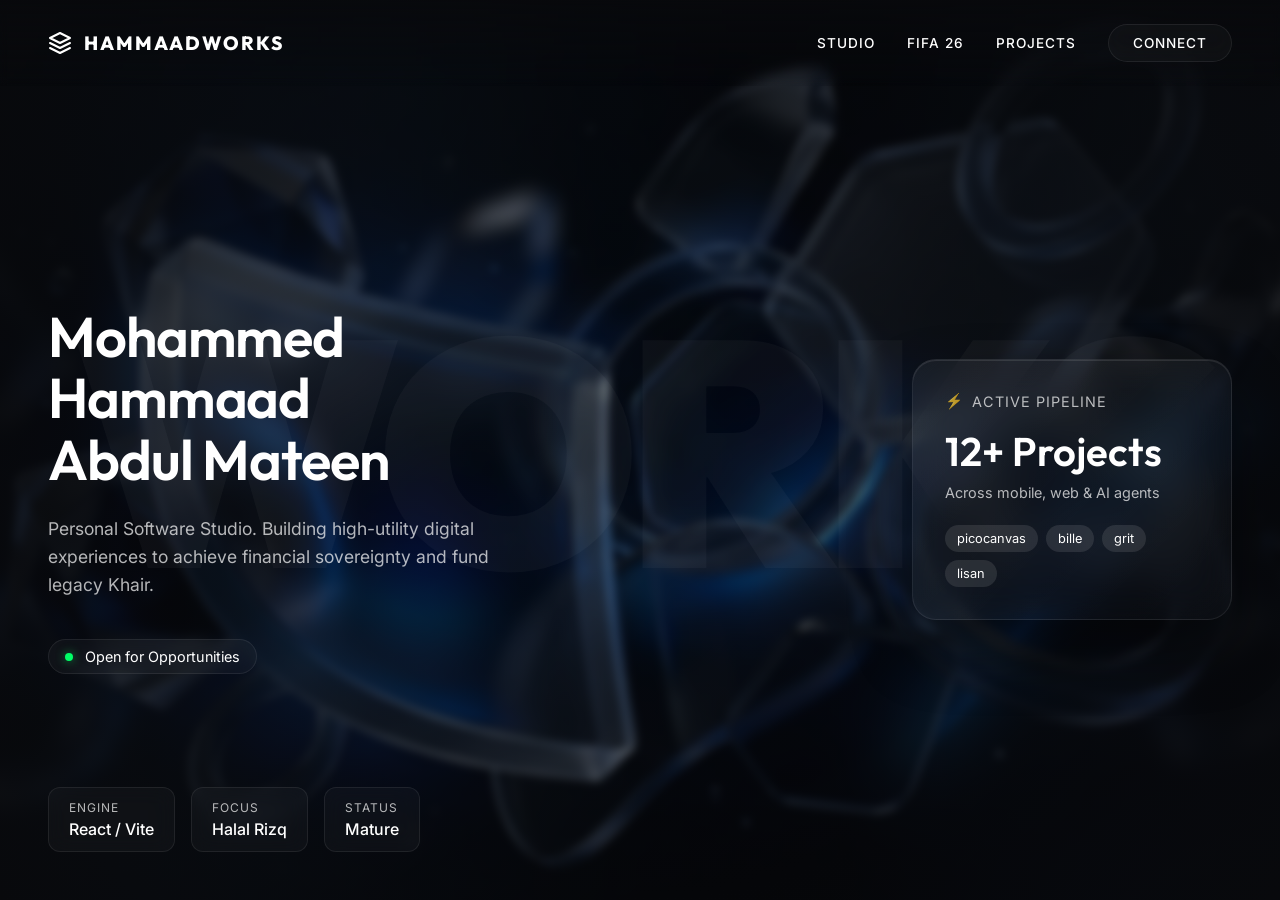
==== index.html @ 489d1b1c "feat: Add static portfolio and FIFA 26 challenge pages" ====
<!DOCTYPE html>
<html lang="en">
<head>
  <meta charset="UTF-8">
  <meta name="viewport" content="width=device-width, initial-scale=1.0">
  <title>Hammaadworks | Personal Software Studio</title>
  <meta name="description" content="Personal software studio of Mohammed Hammaad Abdul Mateen. Building high-utility digital experiences to achieve financial sovereignty and fund legacy Khair.">
  <link rel="preconnect" href="https://fonts.googleapis.com">
  <link rel="preconnect" href="https://fonts.gstatic.com" crossorigin>
  <link href="https://fonts.googleapis.com/css2?family=Inter:wght@300;400;500;600&family=Outfit:wght@400;600;800;900&display=swap" rel="stylesheet">
  <link rel="stylesheet" href="/index.css">
</head>
<body class="dark-theme">
  
  <nav class="navbar">
    <div class="logo">
      <svg width="24" height="24" viewBox="0 0 24 24" fill="none" xmlns="http://www.w3.org/2000/svg">
        <path d="M12 2L2 7L12 12L22 7L12 2Z" stroke="currentColor" stroke-width="2" stroke-linecap="round" stroke-linejoin="round"/>
        <path d="M2 17L12 22L22 17" stroke="currentColor" stroke-width="2" stroke-linecap="round" stroke-linejoin="round"/>
        <path d="M2 12L12 17L22 12" stroke="currentColor" stroke-width="2" stroke-linecap="round" stroke-linejoin="round"/>
      </svg>
      <span>HAMMAADWORKS</span>
    </div>
    <div class="nav-links">
      <a href="/">STUDIO</a>
      <a href="/fifa26">FIFA 26</a>
      <a href="#projects">PROJECTS</a>
      <a href="mailto:contact@hammaadworks.com" class="btn-primary">CONNECT</a>
    </div>
  </nav>

  <main class="hero-section">
    <div class="hero-bg" style="background-image: url('./assets/portfolio_hero.jpg');"></div>
    <div class="hero-overlay"></div>
    
    <div class="huge-text-wrapper">
      <h1 class="huge-text">WORKS</h1>
    </div>

    <div class="hero-content">
      <div class="content-left">
        <h2 class="sub-headline">Mohammed Hammaad<br>Abdul Mateen</h2>
        <p class="description">
          Personal Software Studio. Building high-utility digital experiences to achieve financial sovereignty and fund legacy Khair.
        </p>
        <div class="status-indicator">
          <span class="dot"></span>
          <span>Open for Opportunities</span>
        </div>
      </div>
      
      <div class="content-right">
        <div class="glass-card feature-card">
          <div class="card-header">
            <span class="icon">⚡</span>
            <span>Active Pipeline</span>
          </div>
          <p class="card-value">12+ Projects</p>
          <p class="card-subtext">Across mobile, web & AI agents</p>
          <div class="tag-container">
            <span class="tag">picocanvas</span>
            <span class="tag">bille</span>
            <span class="tag">grit</span>
            <span class="tag">lisan</span>
          </div>
        </div>
      </div>
    </div>

    <!-- Floating Spec Cards -->
    <div class="floating-specs">
      <div class="spec-card">
        <span class="spec-label">Engine</span>
        <span class="spec-value">React / Vite</span>
      </div>
      <div class="spec-card">
        <span class="spec-label">Focus</span>
        <span class="spec-value">Halal Rizq</span>
      </div>
      <div class="spec-card">
        <span class="spec-label">Status</span>
        <span class="spec-value">Mature</span>
      </div>
    </div>
  </main>

  <script>
    // Micro-interactions and parallax effect
    document.addEventListener('mousemove', (e) => {
      const x = e.clientX / window.innerWidth;
      const y = e.clientY / window.innerHeight;
      
      const hugeText = document.querySelector('.huge-text');
      if (hugeText) {
        hugeText.style.transform = `translate(${x * 20}px, ${y * 20}px)`;
      }

      const bg = document.querySelector('.hero-bg');
      if (bg) {
        bg.style.transform = `scale(1.05) translate(${x * -10}px, ${y * -10}px)`;
      }
    });
  </script>
</body>
</html>
---- index.css ----
:root {
  --bg-color: #08090C;
  --text-primary: #FFFFFF;
  --text-secondary: rgba(255, 255, 255, 0.7);
  --accent-color: #00F0FF;
  --accent-glow: rgba(0, 240, 255, 0.3);
  --glass-bg: rgba(255, 255, 255, 0.03);
  --glass-border: rgba(255, 255, 255, 0.08);
  
  --font-display: 'Outfit', sans-serif;
  --font-body: 'Inter', sans-serif;
}

* {
  margin: 0;
  padding: 0;
  box-sizing: border-box;
}

body {
  background-color: var(--bg-color);
  color: var(--text-primary);
  font-family: var(--font-body);
  overflow-x: hidden;
  -webkit-font-smoothing: antialiased;
}

/* Typography */
h1, h2, h3, h4, h5, h6 {
  font-family: var(--font-display);
}

a {
  color: inherit;
  text-decoration: none;
  transition: all 0.3s ease;
}

/* Navbar */
.navbar {
  position: fixed;
  top: 0;
  left: 0;
  width: 100%;
  padding: 24px 48px;
  display: flex;
  justify-content: space-between;
  align-items: center;
  z-index: 100;
  background: linear-gradient(to bottom, rgba(8,9,12,0.8) 0%, rgba(8,9,12,0) 100%);
  backdrop-filter: blur(4px);
}

.logo {
  display: flex;
  align-items: center;
  gap: 12px;
  font-family: var(--font-display);
  font-weight: 800;
  letter-spacing: 2px;
  font-size: 1.2rem;
}

.nav-links {
  display: flex;
  align-items: center;
  gap: 32px;
  font-size: 0.85rem;
  font-weight: 500;
  letter-spacing: 1px;
}

.nav-links a:not(.btn-primary):hover {
  color: var(--accent-color);
}

.btn-primary {
  padding: 10px 24px;
  border: 1px solid var(--glass-border);
  border-radius: 30px;
  background: var(--glass-bg);
  backdrop-filter: blur(10px);
}

.btn-primary:hover {
  background: #fff;
  color: #000;
  border-color: #fff;
}

/* Hero Section */
.hero-section {
  position: relative;
  min-height: 100vh;
  display: flex;
  flex-direction: column;
  justify-content: center;
  padding: 0 48px;
  overflow: hidden;
}

.hero-bg {
  position: absolute;
  top: -5%;
  left: -5%;
  width: 110%;
  height: 110%;
  background-size: cover;
  background-position: center;
  z-index: -2;
  filter: blur(4px) brightness(0.6);
  transition: transform 0.2s ease-out;
}

.hero-overlay {
  position: absolute;
  top: 0;
  left: 0;
  width: 100%;
  height: 100%;
  background: radial-gradient(circle at center, transparent 0%, var(--bg-color) 100%);
  z-index: -1;
}

/* Huge Background Text */
.huge-text-wrapper {
  position: absolute;
  top: 50%;
  left: 50%;
  transform: translate(-50%, -50%);
  width: 100%;
  text-align: center;
  z-index: 0;
  pointer-events: none;
}

.huge-text {
  font-size: 25vw;
  font-weight: 900;
  line-height: 1;
  color: rgba(255, 255, 255, 0.03);
  text-transform: uppercase;
  letter-spacing: -0.05em;
  transition: transform 0.2s ease-out;
}

/* Content Area */
.hero-content {
  position: relative;
  z-index: 10;
  display: flex;
  justify-content: space-between;
  align-items: center;
  max-width: 1400px;
  margin: 0 auto;
  width: 100%;
  padding-top: 80px;
}

.content-left {
  max-width: 500px;
  animation: fadeUp 1s cubic-bezier(0.16, 1, 0.3, 1) forwards;
}

.sub-headline {
  font-size: 3.5rem;
  line-height: 1.1;
  margin-bottom: 24px;
  font-weight: 600;
  letter-spacing: -0.02em;
}

.description {
  font-size: 1.1rem;
  line-height: 1.6;
  color: var(--text-secondary);
  margin-bottom: 40px;
}

.status-indicator {
  display: inline-flex;
  align-items: center;
  gap: 12px;
  padding: 8px 16px;
  background: var(--glass-bg);
  border: 1px solid var(--glass-border);
  border-radius: 30px;
  backdrop-filter: blur(10px);
  font-size: 0.9rem;
}

.dot {
  width: 8px;
  height: 8px;
  background-color: #00FF66;
  border-radius: 50%;
  box-shadow: 0 0 10px rgba(0, 255, 102, 0.5);
  animation: pulse 2s infinite;
}

/* Right Side - Glass Card */
.content-right {
  animation: fadeUp 1s cubic-bezier(0.16, 1, 0.3, 1) 0.2s forwards;
  opacity: 0;
}

.glass-card {
  background: linear-gradient(135deg, rgba(255,255,255,0.05) 0%, rgba(255,255,255,0.01) 100%);
  border: 1px solid var(--glass-border);
  border-radius: 24px;
  padding: 32px;
  width: 320px;
  backdrop-filter: blur(20px);
  -webkit-backdrop-filter: blur(20px);
  box-shadow: 0 30px 60px rgba(0,0,0,0.4), inset 0 1px 0 rgba(255,255,255,0.1);
  transition: transform 0.3s ease, box-shadow 0.3s ease;
}

.glass-card:hover {
  transform: translateY(-5px);
  box-shadow: 0 40px 80px rgba(0,0,0,0.6), inset 0 1px 0 rgba(255,255,255,0.15);
  border-color: rgba(255,255,255,0.15);
}

.card-header {
  display: flex;
  align-items: center;
  gap: 8px;
  font-size: 0.9rem;
  color: var(--text-secondary);
  margin-bottom: 16px;
  text-transform: uppercase;
  letter-spacing: 1px;
}

.card-value {
  font-family: var(--font-display);
  font-size: 2.5rem;
  font-weight: 600;
  margin-bottom: 8px;
  color: #fff;
}

.card-subtext {
  font-size: 0.9rem;
  color: var(--text-secondary);
  margin-bottom: 24px;
}

.tag-container {
  display: flex;
  flex-wrap: wrap;
  gap: 8px;
}

.tag {
  background: rgba(255,255,255,0.1);
  padding: 6px 12px;
  border-radius: 16px;
  font-size: 0.8rem;
  transition: background 0.3s ease;
  cursor: default;
}

.tag:hover {
  background: rgba(255,255,255,0.2);
}

/* Floating Specs */
.floating-specs {
  position: absolute;
  bottom: 48px;
  left: 48px;
  display: flex;
  gap: 16px;
  z-index: 10;
  animation: fadeUp 1s cubic-bezier(0.16, 1, 0.3, 1) 0.4s forwards;
  opacity: 0;
}

.spec-card {
  display: flex;
  flex-direction: column;
  gap: 4px;
  background: var(--glass-bg);
  border: 1px solid var(--glass-border);
  padding: 12px 20px;
  border-radius: 12px;
  backdrop-filter: blur(10px);
}

.spec-label {
  font-size: 0.75rem;
  color: var(--text-secondary);
  text-transform: uppercase;
  letter-spacing: 1px;
}

.spec-value {
  font-size: 1rem;
  font-weight: 500;
}

/* Animations */
@keyframes fadeUp {
  from {
    opacity: 0;
    transform: translateY(30px);
  }
  to {
    opacity: 1;
    transform: translateY(0);
  }
}

@keyframes pulse {
  0% { box-shadow: 0 0 0 0 rgba(0, 255, 102, 0.4); }
  70% { box-shadow: 0 0 0 10px rgba(0, 255, 102, 0); }
  100% { box-shadow: 0 0 0 0 rgba(0, 255, 102, 0); }
}

/* Responsive */
@media (max-width: 900px) {
  .hero-content {
    flex-direction: column;
    align-items: flex-start;
    gap: 60px;
  }
  .sub-headline {
    font-size: 2.5rem;
  }
  .floating-specs {
    position: relative;
    bottom: auto;
    left: auto;
    margin-top: 40px;
    flex-wrap: wrap;
  }
  .navbar {
    padding: 20px;
  }
  .hero-section {
    padding: 100px 20px 40px;
  }
}
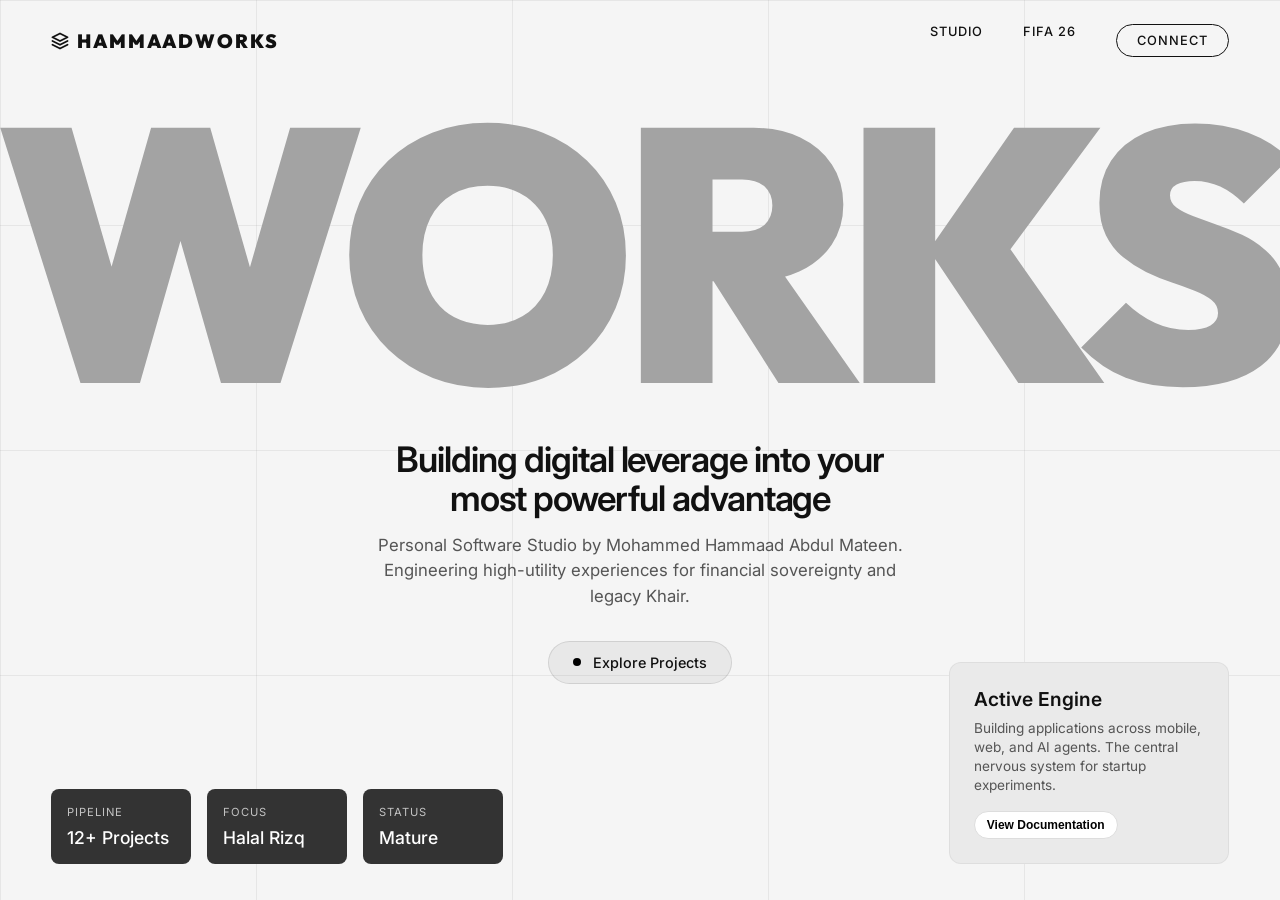
==== commit fe24d0a9: "refactor: Overhaul design to ultra-premium typography and grid layout" ====
--- a/index.html
+++ b/index.html
@@ -3,75 +3,49 @@
 <head>
   <meta charset="UTF-8">
   <meta name="viewport" content="width=device-width, initial-scale=1.0">
-  <title>Hammaadworks | Personal Software Studio</title>
-  <meta name="description" content="Personal software studio of Mohammed Hammaad Abdul Mateen. Building high-utility digital experiences to achieve financial sovereignty and fund legacy Khair.">
-  <link rel="preconnect" href="https://fonts.googleapis.com">
-  <link rel="preconnect" href="https://fonts.gstatic.com" crossorigin>
-  <link href="https://fonts.googleapis.com/css2?family=Inter:wght@300;400;500;600&family=Outfit:wght@400;600;800;900&display=swap" rel="stylesheet">
+  <title>Hammaadworks | Studio</title>
   <link rel="stylesheet" href="/index.css">
 </head>
-<body class="dark-theme">
+<body>
   
+  <div class="grid-overlay"></div>
+
   <nav class="navbar">
     <div class="logo">
-      <svg width="24" height="24" viewBox="0 0 24 24" fill="none" xmlns="http://www.w3.org/2000/svg">
-        <path d="M12 2L2 7L12 12L22 7L12 2Z" stroke="currentColor" stroke-width="2" stroke-linecap="round" stroke-linejoin="round"/>
-        <path d="M2 17L12 22L22 17" stroke="currentColor" stroke-width="2" stroke-linecap="round" stroke-linejoin="round"/>
-        <path d="M2 12L12 17L22 12" stroke="currentColor" stroke-width="2" stroke-linecap="round" stroke-linejoin="round"/>
+      <svg width="18" height="18" viewBox="0 0 24 24" fill="none" xmlns="http://www.w3.org/2000/svg">
+        <path d="M12 2L2 7L12 12L22 7L12 2Z" stroke="currentColor" stroke-width="2.5" stroke-linecap="round" stroke-linejoin="round"/>
+        <path d="M2 17L12 22L22 17" stroke="currentColor" stroke-width="2.5" stroke-linecap="round" stroke-linejoin="round"/>
+        <path d="M2 12L12 17L22 12" stroke="currentColor" stroke-width="2.5" stroke-linecap="round" stroke-linejoin="round"/>
       </svg>
-      <span>HAMMAADWORKS</span>
+      HAMMAADWORKS
     </div>
     <div class="nav-links">
       <a href="/">STUDIO</a>
       <a href="/fifa26">FIFA 26</a>
-      <a href="#projects">PROJECTS</a>
-      <a href="mailto:contact@hammaadworks.com" class="btn-primary">CONNECT</a>
+      <a href="mailto:contact@hammaadworks.com" class="btn-outline">CONNECT</a>
     </div>
   </nav>
 
-  <main class="hero-section">
-    <div class="hero-bg" style="background-image: url('./assets/portfolio_hero.jpg');"></div>
-    <div class="hero-overlay"></div>
-    
-    <div class="huge-text-wrapper">
-      <h1 class="huge-text">WORKS</h1>
+  <main>
+    <div class="massive-container">
+      <div class="massive-text">WORKS</div>
     </div>
 
-    <div class="hero-content">
-      <div class="content-left">
-        <h2 class="sub-headline">Mohammed Hammaad<br>Abdul Mateen</h2>
-        <p class="description">
-          Personal Software Studio. Building high-utility digital experiences to achieve financial sovereignty and fund legacy Khair.
-        </p>
-        <div class="status-indicator">
-          <span class="dot"></span>
-          <span>Open for Opportunities</span>
-        </div>
-      </div>
+    <div class="center-content">
+      <h1 class="headline">Building digital leverage into your most powerful advantage</h1>
+      <p class="subtext">Personal Software Studio by Mohammed Hammaad Abdul Mateen. Engineering high-utility experiences for financial sovereignty and legacy Khair.</p>
       
-      <div class="content-right">
-        <div class="glass-card feature-card">
-          <div class="card-header">
-            <span class="icon">⚡</span>
-            <span>Active Pipeline</span>
-          </div>
-          <p class="card-value">12+ Projects</p>
-          <p class="card-subtext">Across mobile, web & AI agents</p>
-          <div class="tag-container">
-            <span class="tag">picocanvas</span>
-            <span class="tag">bille</span>
-            <span class="tag">grit</span>
-            <span class="tag">lisan</span>
-          </div>
-        </div>
-      </div>
+      <a href="#projects" class="btn-pill">
+        <span class="dot pulse"></span>
+        Explore Projects
+      </a>
     </div>
 
-    <!-- Floating Spec Cards -->
-    <div class="floating-specs">
+    <!-- Bottom Left Specs -->
+    <div class="bottom-specs">
       <div class="spec-card">
-        <span class="spec-label">Engine</span>
-        <span class="spec-value">React / Vite</span>
+        <span class="spec-label">Pipeline</span>
+        <span class="spec-value">12+ Projects</span>
       </div>
       <div class="spec-card">
         <span class="spec-label">Focus</span>
@@ -82,24 +56,15 @@
         <span class="spec-value">Mature</span>
       </div>
     </div>
+
+    <!-- Bottom Right Info -->
+    <div class="right-info-card">
+      <h3>Active Engine</h3>
+      <p>Building applications across mobile, web, and AI agents. The central nervous system for startup experiments.</p>
+      <button class="tag-btn">View Documentation</button>
+    </div>
+
   </main>
 
-  <script>
-    // Micro-interactions and parallax effect
-    document.addEventListener('mousemove', (e) => {
-      const x = e.clientX / window.innerWidth;
-      const y = e.clientY / window.innerHeight;
-      
-      const hugeText = document.querySelector('.huge-text');
-      if (hugeText) {
-        hugeText.style.transform = `translate(${x * 20}px, ${y * 20}px)`;
-      }
-
-      const bg = document.querySelector('.hero-bg');
-      if (bg) {
-        bg.style.transform = `scale(1.05) translate(${x * -10}px, ${y * -10}px)`;
-      }
-    });
-  </script>
 </body>
 </html>
--- a/index.css
+++ b/index.css
@@ -1,14 +1,12 @@
+@import url('https://fonts.googleapis.com/css2?family=Inter:wght@400;500;600&family=Outfit:wght@900&display=swap');
+
 :root {
-  --bg-color: #08090C;
-  --text-primary: #FFFFFF;
-  --text-secondary: rgba(255, 255, 255, 0.7);
-  --accent-color: #00F0FF;
-  --accent-glow: rgba(0, 240, 255, 0.3);
-  --glass-bg: rgba(255, 255, 255, 0.03);
-  --glass-border: rgba(255, 255, 255, 0.08);
-  
-  --font-display: 'Outfit', sans-serif;
-  --font-body: 'Inter', sans-serif;
+  --bg: #F5F5F5;
+  --text-main: #111111;
+  --text-muted: #555555;
+  --grid-line: rgba(0, 0, 0, 0.06);
+  --accent: #222222;
+  --massive-text-color: #A3A3A3;
 }
 
 * {
@@ -18,328 +16,267 @@
 }
 
 body {
-  background-color: var(--bg-color);
-  color: var(--text-primary);
-  font-family: var(--font-body);
+  background-color: var(--bg);
+  color: var(--text-main);
+  font-family: 'Inter', sans-serif;
   overflow-x: hidden;
   -webkit-font-smoothing: antialiased;
+  min-height: 100vh;
+  position: relative;
+}
+
+/* Background Grid Lines */
+.grid-overlay {
+  position: fixed;
+  top: 0;
+  left: 0;
+  width: 100vw;
+  height: 100vh;
+  pointer-events: none;
+  z-index: -1;
+  background-image: 
+    linear-gradient(to right, var(--grid-line) 1px, transparent 1px),
+    linear-gradient(to bottom, var(--grid-line) 1px, transparent 1px);
+  background-size: 20vw 25vh; /* 5 columns, 4 rows */
 }
 
 /* Typography */
-h1, h2, h3, h4, h5, h6 {
-  font-family: var(--font-display);
-}
-
 a {
   color: inherit;
   text-decoration: none;
-  transition: all 0.3s ease;
 }
 
 /* Navbar */
 .navbar {
-  position: fixed;
-  top: 0;
-  left: 0;
+  display: flex;
+  justify-content: space-between;
+  align-items: center;
+  padding: 24px 4vw;
+  font-size: 0.8rem;
+  font-weight: 500;
+  text-transform: uppercase;
+  letter-spacing: 1px;
+}
+
+.logo {
+  font-family: 'Outfit', sans-serif;
+  font-weight: 900;
+  font-size: 1.2rem;
+  letter-spacing: 2px;
+  display: flex;
+  align-items: center;
+  gap: 8px;
+}
+
+.nav-links {
+  display: flex;
+  gap: 40px;
+}
+
+.nav-links a:hover {
+  color: var(--text-muted);
+}
+
+.btn-outline {
+  border: 1px solid var(--text-main);
+  border-radius: 40px;
+  padding: 8px 20px;
+  transition: all 0.2s;
+}
+
+.btn-outline:hover {
+  background: var(--text-main);
+  color: var(--bg);
+}
+
+/* Massive Text */
+.massive-container {
+  display: flex;
+  justify-content: center;
+  align-items: center;
   width: 100%;
-  padding: 24px 48px;
-  display: flex;
-  justify-content: space-between;
-  align-items: center;
-  z-index: 100;
-  background: linear-gradient(to bottom, rgba(8,9,12,0.8) 0%, rgba(8,9,12,0) 100%);
-  backdrop-filter: blur(4px);
-}
-
-.logo {
-  display: flex;
+  padding-top: 4vh;
+}
+
+.massive-text {
+  font-family: 'Outfit', sans-serif;
+  font-weight: 900;
+  font-size: 28vw;
+  line-height: 0.75;
+  letter-spacing: -0.04em;
+  color: var(--massive-text-color);
+  text-transform: uppercase;
+  user-select: none;
+}
+
+/* Content Block underneath massive text */
+.center-content {
+  text-align: center;
+  max-width: 600px;
+  margin: 6vh auto 0;
+  padding: 0 20px;
+}
+
+.headline {
+  font-size: 2.2rem;
+  font-weight: 600;
+  letter-spacing: -0.03em;
+  line-height: 1.1;
+  margin-bottom: 16px;
+  color: var(--text-main);
+}
+
+.subtext {
+  font-size: 1.05rem;
+  line-height: 1.5;
+  color: var(--text-muted);
+  margin-bottom: 32px;
+}
+
+.btn-pill {
+  display: inline-flex;
   align-items: center;
   gap: 12px;
-  font-family: var(--font-display);
-  font-weight: 800;
-  letter-spacing: 2px;
-  font-size: 1.2rem;
-}
-
-.nav-links {
-  display: flex;
-  align-items: center;
-  gap: 32px;
-  font-size: 0.85rem;
+  background: rgba(0,0,0,0.05);
+  border: 1px solid rgba(0,0,0,0.1);
+  padding: 12px 24px;
+  border-radius: 30px;
+  font-size: 0.9rem;
   font-weight: 500;
-  letter-spacing: 1px;
-}
-
-.nav-links a:not(.btn-primary):hover {
-  color: var(--accent-color);
-}
-
-.btn-primary {
-  padding: 10px 24px;
-  border: 1px solid var(--glass-border);
-  border-radius: 30px;
-  background: var(--glass-bg);
-  backdrop-filter: blur(10px);
-}
-
-.btn-primary:hover {
-  background: #fff;
-  color: #000;
-  border-color: #fff;
-}
-
-/* Hero Section */
-.hero-section {
-  position: relative;
-  min-height: 100vh;
-  display: flex;
-  flex-direction: column;
-  justify-content: center;
-  padding: 0 48px;
-  overflow: hidden;
-}
-
-.hero-bg {
-  position: absolute;
-  top: -5%;
-  left: -5%;
-  width: 110%;
-  height: 110%;
-  background-size: cover;
-  background-position: center;
-  z-index: -2;
-  filter: blur(4px) brightness(0.6);
-  transition: transform 0.2s ease-out;
-}
-
-.hero-overlay {
-  position: absolute;
-  top: 0;
-  left: 0;
-  width: 100%;
-  height: 100%;
-  background: radial-gradient(circle at center, transparent 0%, var(--bg-color) 100%);
-  z-index: -1;
-}
-
-/* Huge Background Text */
-.huge-text-wrapper {
-  position: absolute;
-  top: 50%;
-  left: 50%;
-  transform: translate(-50%, -50%);
-  width: 100%;
-  text-align: center;
-  z-index: 0;
-  pointer-events: none;
-}
-
-.huge-text {
-  font-size: 25vw;
-  font-weight: 900;
-  line-height: 1;
-  color: rgba(255, 255, 255, 0.03);
-  text-transform: uppercase;
-  letter-spacing: -0.05em;
-  transition: transform 0.2s ease-out;
-}
-
-/* Content Area */
-.hero-content {
-  position: relative;
-  z-index: 10;
-  display: flex;
-  justify-content: space-between;
-  align-items: center;
-  max-width: 1400px;
-  margin: 0 auto;
-  width: 100%;
-  padding-top: 80px;
-}
-
-.content-left {
-  max-width: 500px;
-  animation: fadeUp 1s cubic-bezier(0.16, 1, 0.3, 1) forwards;
-}
-
-.sub-headline {
-  font-size: 3.5rem;
-  line-height: 1.1;
-  margin-bottom: 24px;
-  font-weight: 600;
-  letter-spacing: -0.02em;
-}
-
-.description {
-  font-size: 1.1rem;
-  line-height: 1.6;
-  color: var(--text-secondary);
-  margin-bottom: 40px;
-}
-
-.status-indicator {
-  display: inline-flex;
-  align-items: center;
-  gap: 12px;
-  padding: 8px 16px;
-  background: var(--glass-bg);
-  border: 1px solid var(--glass-border);
-  border-radius: 30px;
-  backdrop-filter: blur(10px);
-  font-size: 0.9rem;
+  color: var(--text-main);
+  transition: all 0.2s;
+  cursor: pointer;
+}
+
+.btn-pill:hover {
+  background: rgba(0,0,0,0.1);
 }
 
 .dot {
   width: 8px;
   height: 8px;
-  background-color: #00FF66;
+  background-color: #000;
   border-radius: 50%;
-  box-shadow: 0 0 10px rgba(0, 255, 102, 0.5);
+}
+
+.dot.pulse {
   animation: pulse 2s infinite;
 }
 
-/* Right Side - Glass Card */
-.content-right {
-  animation: fadeUp 1s cubic-bezier(0.16, 1, 0.3, 1) 0.2s forwards;
-  opacity: 0;
-}
-
-.glass-card {
-  background: linear-gradient(135deg, rgba(255,255,255,0.05) 0%, rgba(255,255,255,0.01) 100%);
-  border: 1px solid var(--glass-border);
-  border-radius: 24px;
-  padding: 32px;
-  width: 320px;
-  backdrop-filter: blur(20px);
-  -webkit-backdrop-filter: blur(20px);
-  box-shadow: 0 30px 60px rgba(0,0,0,0.4), inset 0 1px 0 rgba(255,255,255,0.1);
-  transition: transform 0.3s ease, box-shadow 0.3s ease;
-}
-
-.glass-card:hover {
-  transform: translateY(-5px);
-  box-shadow: 0 40px 80px rgba(0,0,0,0.6), inset 0 1px 0 rgba(255,255,255,0.15);
-  border-color: rgba(255,255,255,0.15);
-}
-
-.card-header {
-  display: flex;
-  align-items: center;
+@keyframes pulse {
+  0% { box-shadow: 0 0 0 0 rgba(0, 0, 0, 0.2); }
+  70% { box-shadow: 0 0 0 8px rgba(0, 0, 0, 0); }
+  100% { box-shadow: 0 0 0 0 rgba(0, 0, 0, 0); }
+}
+
+/* Bottom Spec Cards */
+.bottom-specs {
+  position: absolute;
+  bottom: 4vh;
+  left: 4vw;
+  display: flex;
+  gap: 16px;
+}
+
+.spec-card {
+  background: #333333;
+  color: #FFFFFF;
+  padding: 16px;
+  border-radius: 8px;
+  min-width: 140px;
+  display: flex;
+  flex-direction: column;
   gap: 8px;
-  font-size: 0.9rem;
-  color: var(--text-secondary);
-  margin-bottom: 16px;
+}
+
+.spec-card.light {
+  background: transparent;
+  color: var(--text-main);
+  border: 1px solid var(--grid-line);
+}
+
+.spec-label {
+  font-size: 0.7rem;
   text-transform: uppercase;
   letter-spacing: 1px;
-}
-
-.card-value {
+  opacity: 0.7;
+}
+
+.spec-value {
+  font-size: 1.1rem;
+  font-weight: 500;
+}
+
+/* Right Info Card */
+.right-info-card {
+  position: absolute;
+  bottom: 4vh;
+  right: 4vw;
+  background: #EAEAEA;
+  padding: 24px;
+  border-radius: 12px;
+  max-width: 280px;
+  border: 1px solid rgba(0,0,0,0.05);
+}
+
+.right-info-card h3 {
+  font-size: 1.2rem;
+  margin-bottom: 8px;
+  font-weight: 600;
+}
+
+.right-info-card p {
+  font-size: 0.85rem;
+  color: var(--text-muted);
+  margin-bottom: 16px;
+  line-height: 1.4;
+}
+
+.tag-btn {
+  background: #FFF;
+  border: 1px solid #DDD;
+  padding: 6px 12px;
+  border-radius: 20px;
+  font-size: 0.75rem;
+  font-weight: 600;
+}
+
+/* Timeline specific */
+.timeline-list {
+  max-width: 600px;
+  margin: 60px auto;
+  padding: 0 20px;
+  display: flex;
+  flex-direction: column;
+  gap: 32px;
+}
+
+.timeline-item {
+  display: flex;
+  gap: 24px;
+}
+
+.timeline-time {
   font-family: var(--font-display);
-  font-size: 2.5rem;
-  font-weight: 600;
-  margin-bottom: 8px;
-  color: #fff;
-}
-
-.card-subtext {
-  font-size: 0.9rem;
-  color: var(--text-secondary);
-  margin-bottom: 24px;
-}
-
-.tag-container {
-  display: flex;
-  flex-wrap: wrap;
-  gap: 8px;
-}
-
-.tag {
-  background: rgba(255,255,255,0.1);
-  padding: 6px 12px;
-  border-radius: 16px;
-  font-size: 0.8rem;
-  transition: background 0.3s ease;
-  cursor: default;
-}
-
-.tag:hover {
-  background: rgba(255,255,255,0.2);
-}
-
-/* Floating Specs */
-.floating-specs {
-  position: absolute;
-  bottom: 48px;
-  left: 48px;
-  display: flex;
-  gap: 16px;
-  z-index: 10;
-  animation: fadeUp 1s cubic-bezier(0.16, 1, 0.3, 1) 0.4s forwards;
-  opacity: 0;
-}
-
-.spec-card {
-  display: flex;
-  flex-direction: column;
-  gap: 4px;
-  background: var(--glass-bg);
-  border: 1px solid var(--glass-border);
-  padding: 12px 20px;
+  font-size: 1rem;
+  font-weight: 900;
+  color: var(--text-muted);
+  min-width: 80px;
+  text-align: right;
+  padding-top: 4px;
+}
+
+.timeline-content {
+  flex: 1;
+  background: #FFFFFF;
+  border: 1px solid rgba(0,0,0,0.08);
+  padding: 20px;
   border-radius: 12px;
-  backdrop-filter: blur(10px);
-}
-
-.spec-label {
-  font-size: 0.75rem;
-  color: var(--text-secondary);
-  text-transform: uppercase;
-  letter-spacing: 1px;
-}
-
-.spec-value {
-  font-size: 1rem;
-  font-weight: 500;
-}
-
-/* Animations */
-@keyframes fadeUp {
-  from {
-    opacity: 0;
-    transform: translateY(30px);
-  }
-  to {
-    opacity: 1;
-    transform: translateY(0);
-  }
-}
-
-@keyframes pulse {
-  0% { box-shadow: 0 0 0 0 rgba(0, 255, 102, 0.4); }
-  70% { box-shadow: 0 0 0 10px rgba(0, 255, 102, 0); }
-  100% { box-shadow: 0 0 0 0 rgba(0, 255, 102, 0); }
-}
-
-/* Responsive */
-@media (max-width: 900px) {
-  .hero-content {
-    flex-direction: column;
-    align-items: flex-start;
-    gap: 60px;
-  }
-  .sub-headline {
-    font-size: 2.5rem;
-  }
-  .floating-specs {
-    position: relative;
-    bottom: auto;
-    left: auto;
-    margin-top: 40px;
-    flex-wrap: wrap;
-  }
-  .navbar {
-    padding: 20px;
-  }
-  .hero-section {
-    padding: 100px 20px 40px;
-  }
-}
+  box-shadow: 0 4px 20px rgba(0,0,0,0.03);
+}
+
+.timeline-content p {
+  font-size: 0.95rem;
+  line-height: 1.5;
+  color: var(--text-main);
+}
